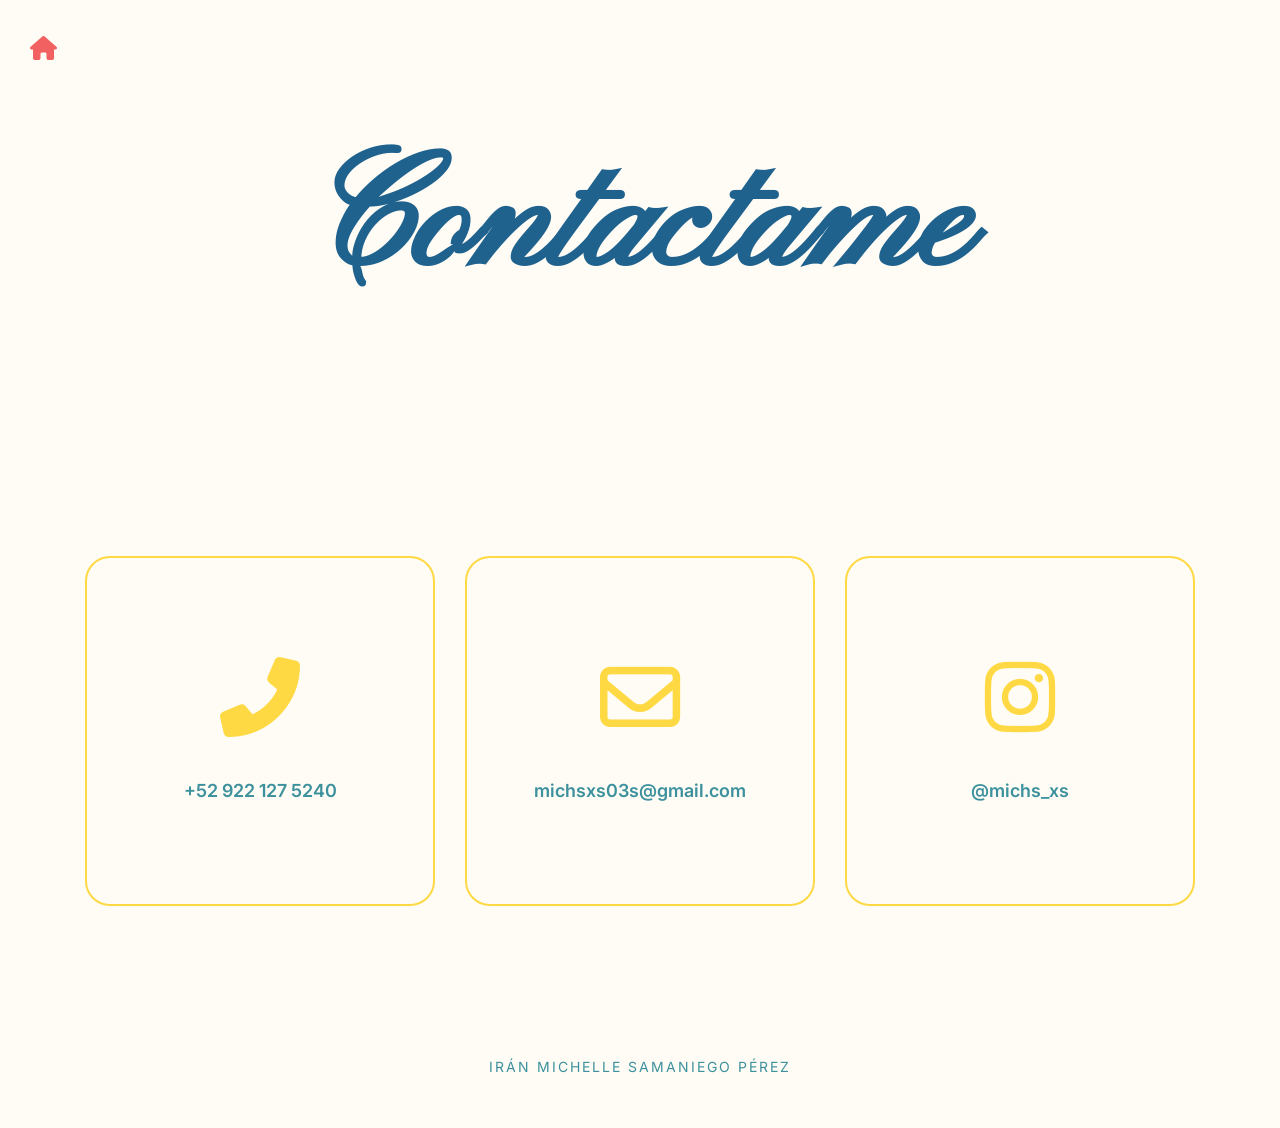
==== contacto.html @ 2789bfe2 "Add files via upload" ====
<!DOCTYPE html>
<html lang="es">
<head>
    <meta charset="UTF-8">
    <meta name="viewport" content="width=device-width, initial-scale=1.0">
    <title>Contacto - Irán Michelle</title>
    
    <link href="https://fonts.googleapis.com/css2?family=Inter:wght@300;400;600&family=Pinyon+Script&display=swap" rel="stylesheet">
    
    <link rel="stylesheet" href="https://cdnjs.cloudflare.com/ajax/libs/font-awesome/6.0.0-beta3/css/all.min.css">
    
    <link rel="stylesheet" href="contacto-style.css">
</head>
<body>

    <header>
        <a href="index.html" class="home-icon"><i class="fas fa-home"></i></a>
        <h1 class="main-title">Contactame</h1>
    </header>

    <main class="contact-container">
        <div class="contact-card">
            <i class="fas fa-phone-alt contact-icon"></i>
            <p class="contact-data">+52 922 127 5240</p>
        </div>

        <div class="contact-card">
            <i class="far fa-envelope contact-icon"></i>
            <p class="contact-data">michsxs03s@gmail.com</p>
        </div>

        <a href="https://www.instagram.com/michs_xs" target="_blank" class="contact-link">
    <div class="contact-card">
        <i class="fab fa-instagram contact-icon"></i>
        <p class="contact-data">@michs_xs</p>
    </div>
</a>
        </div>
    </main>

    <footer>
        <p>Irán Michelle Samaniego Pérez</p>
    </footer>

</body>
</html>
---- contacto-style.css ----
/* RESET GENERAL BASADO EN TU CV */
* {
    margin: 0;
    padding: 0;
    box-sizing: border-box;
}

body {
    background: #fffcf6; /* Fondo crema oficial */
    font-family: 'Inter', sans-serif;
    color: #3d919d; /* Azul acero oficial */
    line-height: 1.6;
}

/* HEADER */
header {
    text-align: center;
    padding: 100px 20px;
}

.home-icon {
    position: fixed;
    left: 30px;
    top: 30px;
    font-size: 1.5rem;
    color: #f16161; /* Rojo oficial */
    text-decoration: none;
    z-index: 100;
}

.main-title {
    font-family: 'Pinyon Script', cursive;
    font-size: 160px; /* Tamaño unificado con CV y Portafolio */
    color: #1f628e; /* Azul oscuro oficial */
    margin-bottom: 100px;
}

/* CONTENEDOR DE TARJETAS */
.contact-container {
    display: flex;
    justify-content: center;
    gap: 30px;
    max-width: 1200px;
    margin: 0 auto 100px auto;
    padding: 0 20px;
    flex-wrap: wrap; /* Para que se vea bien en móviles */
}

/* Quitar el subrayado y mantener los colores originales en los links */
.contact-link {
    text-decoration: none;
    display: block; /* Para que el enlace ocupe todo el tamaño de la tarjeta */
    flex: 1;
    max-width: 350px;
}

/* Asegurar que el color del texto no cambie al ser un link */
.contact-link:visited {
    color: inherit;
}

/* ESTILO DE LAS TARJETAS AMARILLAS */
.contact-card {
    flex: 1;
    min-width: 300px;
    max-width: 350px;
    height: 350px;
    border: 2px solid #ffd943; /* Borde dorado oficial */
    border-radius: 25px; /* Bordes muy redondeados según imagen */
    display: flex;
    flex-direction: column;
    justify-content: center;
    align-items: center;
    padding: 40px;
    background: transparent;
    transition: transform 0.3s ease;
}

.contact-card:hover {
    transform: translateY(-10px); /* Pequeño efecto al pasar el mouse */
}

/* ICONOS DENTRO DE LAS TARJETAS */
.contact-icon {
    font-size: 80px;
    color: #ffd943; /* Color amarillo de tu diseño */
    margin-bottom: 40px;
}

/* TEXTO DE CONTACTO */
.contact-data {
    font-size: 18px;
    font-weight: 600;
    color: #3d919d;
    text-align: center;
}

/* FOOTER */
footer {
    text-align: center;
    padding: 50px 0;
    font-size: 14px;
    letter-spacing: 2px;
    text-transform: uppercase;
}

/* AJUSTES PARA CELULARES */
@media (max-width: 768px) {
    .main-title {
        font-size: 80px;
    }
    .contact-card {
        height: 250px;
    }
}
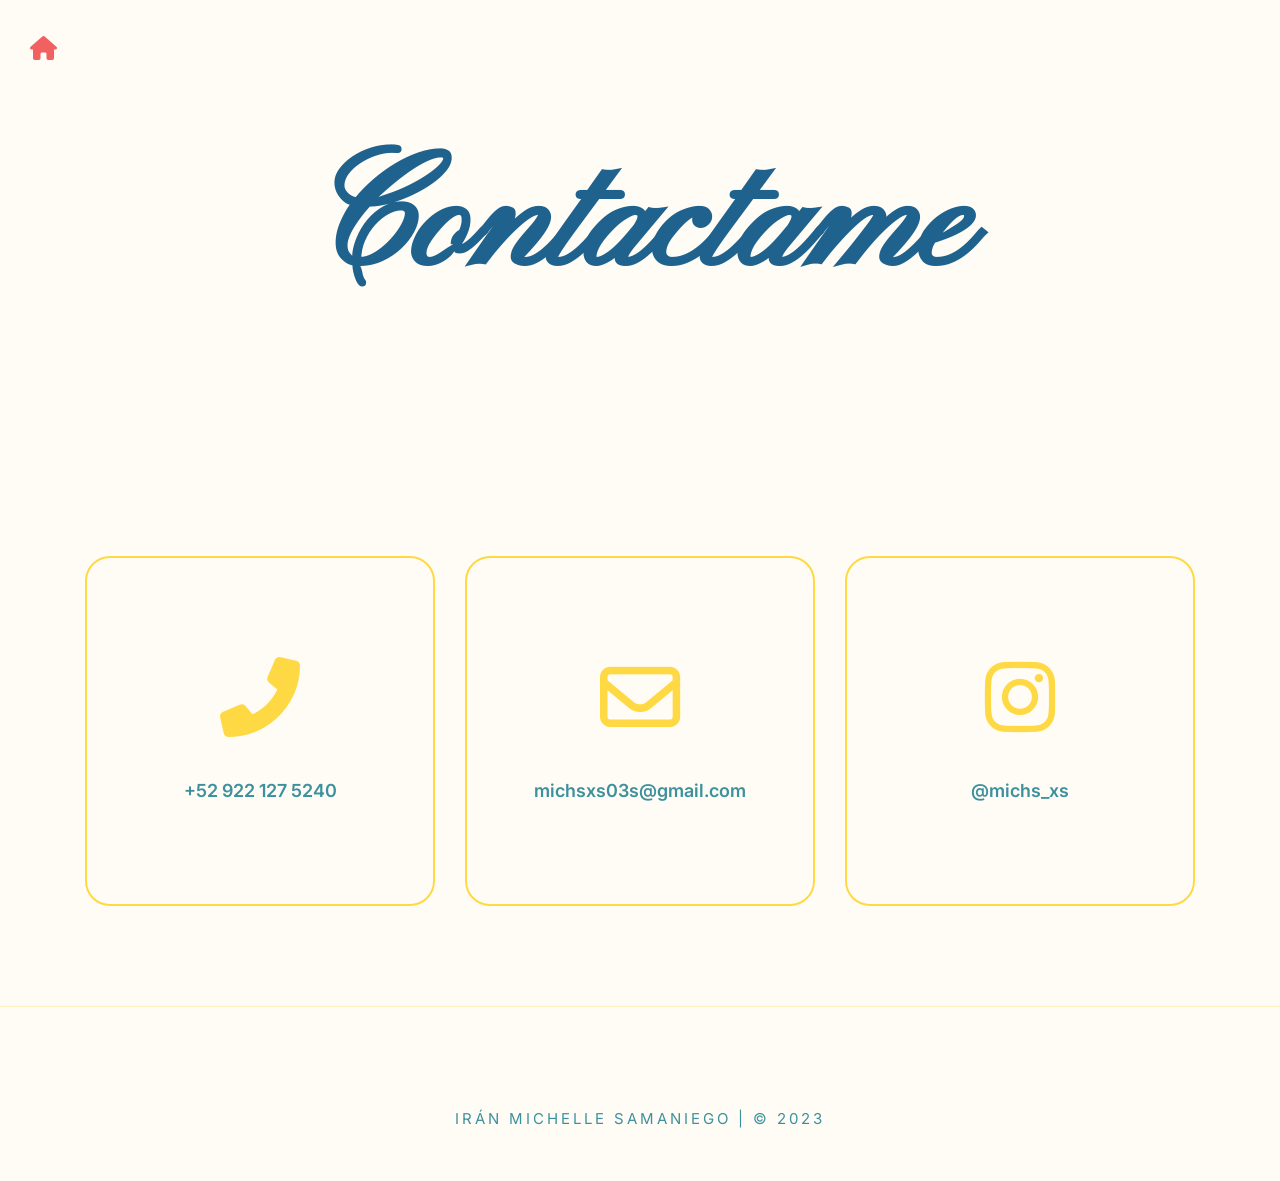
==== commit 5ae3a388: "editar contacto Updated contact information and footer copyright." ====
--- a/contacto.html
+++ b/contacto.html
@@ -39,8 +39,8 @@
     </main>
 
     <footer>
-        <p>Irán Michelle Samaniego Pérez</p>
+        <p>Irán Michelle Samaniego | © 2023</p>
     </footer>
 
 </body>
-</html>+</html>
--- a/contacto-style.css
+++ b/contacto-style.css
@@ -1,4 +1,4 @@
-/* RESET GENERAL BASADO EN TU CV */
+/* Reset del CV*/
 * {
     margin: 0;
     padding: 0;
@@ -35,7 +35,7 @@
     margin-bottom: 100px;
 }
 
-/* CONTENEDOR DE TARJETAS */
+/*Contenedor de las tarjetas (Contacto)*/
 .contact-container {
     display: flex;
     justify-content: center;
@@ -46,7 +46,7 @@
     flex-wrap: wrap; /* Para que se vea bien en móviles */
 }
 
-/* Quitar el subrayado y mantener los colores originales en los links */
+/* Esto quita el subrayado*/
 .contact-link {
     text-decoration: none;
     display: block; /* Para que el enlace ocupe todo el tamaño de la tarjeta */
@@ -54,12 +54,12 @@
     max-width: 350px;
 }
 
-/* Asegurar que el color del texto no cambie al ser un link */
+/* Sin cambios para el enlace visitado */
 .contact-link:visited {
     color: inherit;
 }
 
-/* ESTILO DE LAS TARJETAS AMARILLAS */
+/* Para darle estilo a las tarjetas */
 .contact-card {
     flex: 1;
     min-width: 300px;
@@ -80,14 +80,14 @@
     transform: translateY(-10px); /* Pequeño efecto al pasar el mouse */
 }
 
-/* ICONOS DENTRO DE LAS TARJETAS */
+/* Icono de las tarjetas de contacto */
 .contact-icon {
     font-size: 80px;
-    color: #ffd943; /* Color amarillo de tu diseño */
+    color: #ffd943; /* Color amarillo del diseño */
     margin-bottom: 40px;
 }
 
-/* TEXTO DE CONTACTO */
+/* Texto del contacto */
 .contact-data {
     font-size: 18px;
     font-weight: 600;
@@ -95,7 +95,7 @@
     text-align: center;
 }
 
-/* FOOTER */
+/* Footer */
 footer {
     text-align: center;
     padding: 50px 0;
@@ -104,7 +104,7 @@
     text-transform: uppercase;
 }
 
-/* AJUSTES PARA CELULARES */
+/* Pequeño ajuste para los celulares */
 @media (max-width: 768px) {
     .main-title {
         font-size: 80px;
@@ -112,4 +112,20 @@
     .contact-card {
         height: 250px;
     }
-}+}
+
+/*6. ULTIMA LINEA*/
+footer {
+    padding: 100px 0 50px;
+    text-align: center;
+    border-top: 1px solid rgba(255, 217, 67, 0.3); /* Línea divisoria anarilla tenue */
+    margin-top: 50px;
+}
+
+footer p {
+    font-size: 15px;
+    letter-spacing: 3px;
+    text-transform: uppercase;
+    color: #3d919d;
+    opacity: 1.0;
+}
